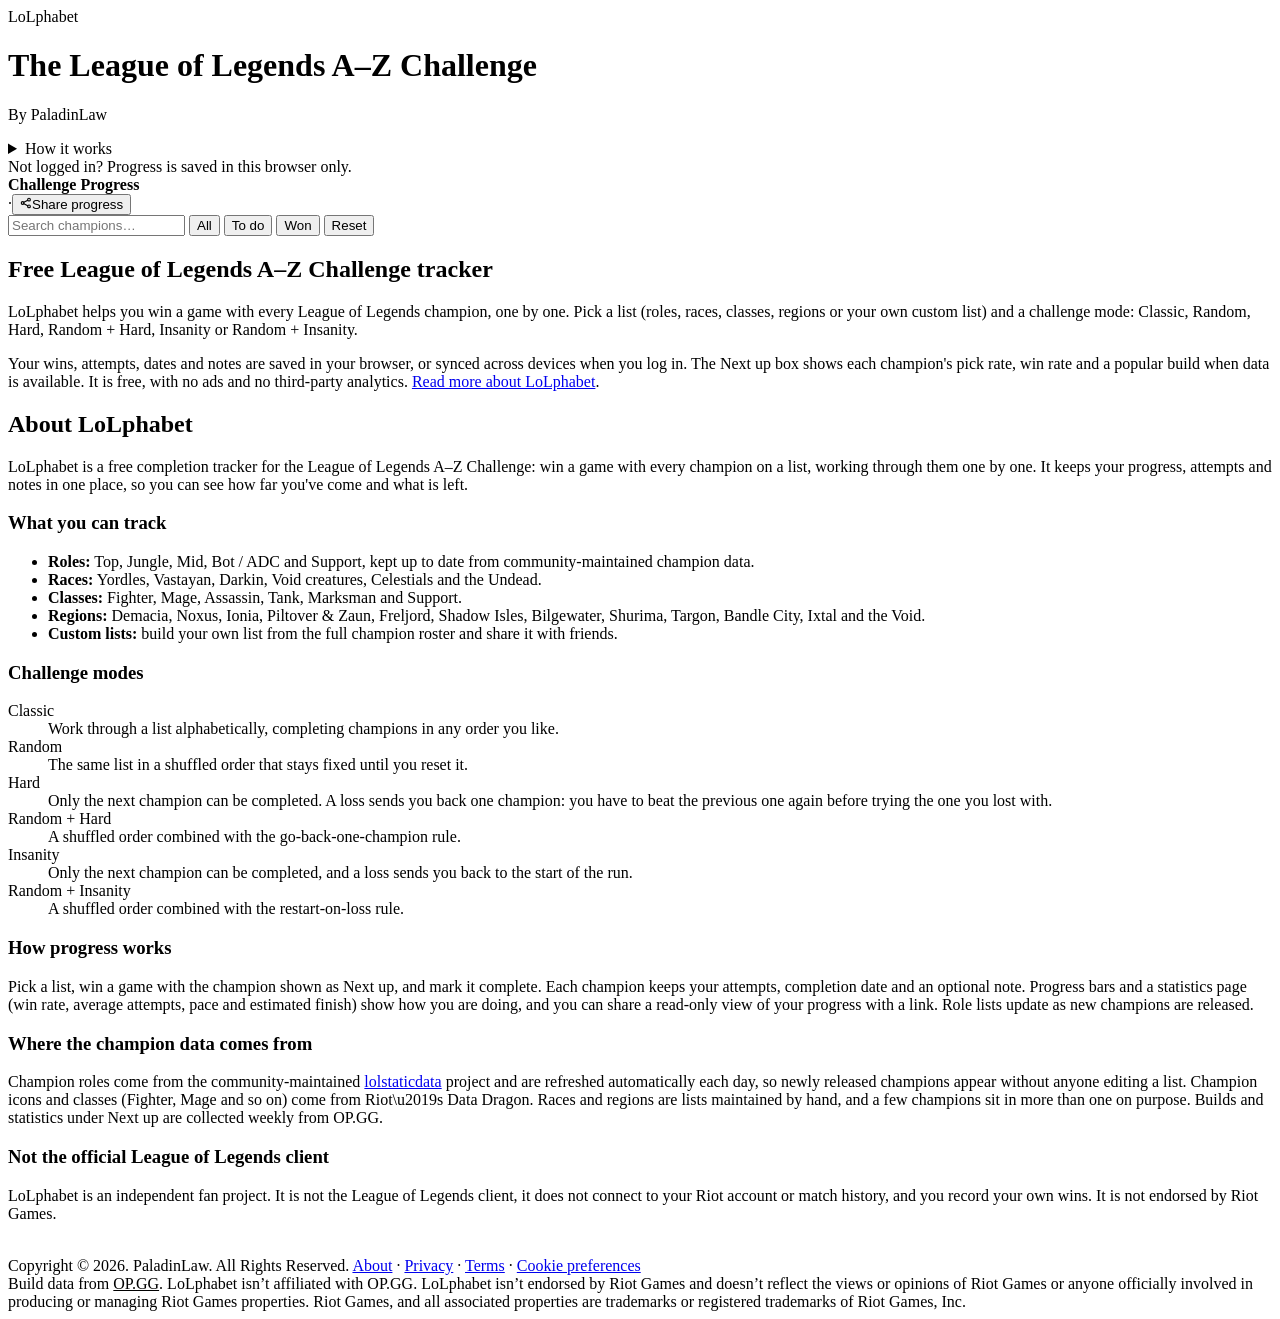
==== lol-az-tracker/app/index.html @ 71fce8ad "Adding Magic link, Password and Discord login methods for dev testing" ====
<!DOCTYPE html>
<html lang="en">
<head>
<meta charset="utf-8">
<meta name="viewport" content="width=device-width, initial-scale=1, viewport-fit=cover">
<title>LoLphabet | Free League of Legends A–Z Challenge Tracker</title>
<meta name="description" content="Free League of Legends A–Z Challenge tracker. Win a game with every champion by role, race, class or region, track progress, share it and see popular builds.">
<meta name="keywords" content="League of Legends A-Z Challenge, League of Legends champion tracker, LoL champion checklist, League of Legends completion tracker, LoL completionist challenge, League of Legends champion collection, LoL role tracker, League of Legends statistics tracker">
<meta name="author" content="PaladinLaw"><meta name="application-name" content="LoLphabet"><meta name="apple-mobile-web-app-title" content="LoLphabet">
<!--ROBOTS-->
<!--CANONICAL-->
<!--JSONLD-->
<meta property="og:type" content="website"><meta property="og:site_name" content="LoLphabet">
<meta property="og:title" content="LoLphabet | Free League of Legends A–Z Challenge Tracker">
<meta property="og:description" content="Free League of Legends A–Z Challenge tracker. Win a game with every champion by role, race, class or region, track progress, share it and see popular builds.">
<meta property="og:url" content="%SITE_URL%/"><meta property="og:image" content="%SITE_URL%/assets/og-image.png?v=2">
<meta property="og:image:width" content="1200"><meta property="og:image:height" content="630"><meta property="og:image:alt" content="LoLphabet, the League of Legends A–Z Challenge, by PaladinLaw">
<meta name="twitter:card" content="summary_large_image"><meta name="twitter:title" content="LoLphabet | Free League of Legends A–Z Challenge Tracker">
<meta name="twitter:description" content="Free League of Legends A–Z Challenge tracker. Win a game with every champion by role, race, class or region, track progress, share it and see popular builds."><meta name="twitter:image" content="%SITE_URL%/assets/og-image.png?v=2">
<meta name="theme-color" content="#f4f1ea" media="(prefers-color-scheme: light)"><meta name="theme-color" content="#0f1318" media="(prefers-color-scheme: dark)">
<link rel="apple-touch-icon" href="/assets/apple-touch-icon.png"><link rel="manifest" href="/manifest.webmanifest">
<link rel="icon" href="/favicon.ico" sizes="any"><link id="fav" rel="icon" type="image/png" sizes="96x96" href="/favicon-96.png">
<link rel="preconnect" href="https://ddragon.leagueoflegends.com"><link rel="preconnect" href="https://ddragon.leagueoflegends.com" crossorigin>
<link rel="stylesheet" href="/assets/css/base.css?v=%ASSET_V%">
<link rel="stylesheet" href="/assets/css/components.css?v=%ASSET_V%">
<link rel="stylesheet" href="/assets/css/nextup.css?v=%ASSET_V%">
<link rel="stylesheet" href="/assets/css/lists.css?v=%ASSET_V%">
<link rel="stylesheet" href="/assets/css/panels.css?v=%ASSET_V%">
<link rel="stylesheet" href="/assets/css/dropdown.css?v=%ASSET_V%">
<link rel="stylesheet" href="/assets/css/nav.css?v=%ASSET_V%">
<link rel="stylesheet" href="/assets/css/auth.css?v=%ASSET_V%">
<link rel="stylesheet" href="/assets/css/mobile.css?v=%ASSET_V%">
</head>
<body>
<main>
  <noscript><p>LoLphabet is a free League of Legends A–Z Challenge tracker. It needs JavaScript to show your champion lists. See the <a href="/about">About page</a> for what it does.</p></noscript>
  <div class="hd">
    <header class="brand" id="home" role="link" tabindex="0" title="Home">
      <div class="bn"><span>LoL</span>phabet</div>
      <h1 id="tl" class="tl">The League of Legends A–Z Challenge</h1>
      <p class="by">By PaladinLaw</p>
    </header>
    <div class="hr"><span class="vis" id="visits"></span><div class="auth" id="auth"></div></div>
  </div>
  <div class="note" id="snote" hidden></div>
  <details class="howto" id="howto">
    <summary>How it works</summary>
    <div class="body">Win a game with every champion, in order.<br>Click a champion or press Complete to mark a win.<br>Use + / − to log losses.<br>See our <a href="/about" id="aboutlink">about section</a> for more details</div>
  </details>
  <div id="opts" class="savenote">Not logged in? Progress is saved in this browser only.<span id="opt2" hidden><br><a href="#" id="loginlink">Log in</a> to sync your progress across devices</span></div>
  <nav class="nav" id="nav" aria-label="Choose a list and challenge mode">
    <div id="cats"></div>
    <div id="tabs"></div>
    <div id="modes"></div>
    <div id="navbtns"></div>
  </nav>

  <div id="roleView">
  <div class="next" id="next"></div>
  <div class="pcard">
    <div class="phead"><b>Challenge Progress</b><div class="pr"><span id="count"></span><span>·</span><span id="pct"></span><button id="shimg" class="nb-link" title="Copy a link to your progress"><svg aria-hidden="true" viewBox="0 0 16 16" width="12" height="12" fill="none" stroke="currentColor" stroke-width="1.5" stroke-linecap="round" stroke-linejoin="round"><circle cx="3.5" cy="8" r="1.8"/><circle cx="12" cy="3.5" r="1.8"/><circle cx="12" cy="12.5" r="1.8"/><path d="M5.2 7.1l5.1-2.7M5.2 8.9l5.1 2.7"/></svg><span class="shl">Share progress</span></button></div></div>
    <div class="bar"><i id="fill"></i></div>
  </div>

  <div class="tools">
    <input type="search" id="q" placeholder="Search champions…">
    <button data-f="all" class="on">All</button>
    <button data-f="todo">To do</button>
    <button data-f="win">Won</button>
    <button id="exp" hidden>Export</button>
    <button id="imp" hidden>Import</button>
    <button id="rst">Reset</button>
    <button id="editlist" hidden>Edit list</button>
    <button id="sharelist" hidden>Share list</button>
  </div>

  <div class="grid" id="grid"></div>
  <section id="intro" aria-labelledby="intro-h">
    <h2 id="intro-h">Free League of Legends A–Z Challenge tracker</h2>
    <p>LoLphabet helps you win a game with every League of Legends champion, one by one. Pick a list (roles, races, classes, regions or your own custom list) and a challenge mode: Classic, Random, Hard, Random + Hard, Insanity or Random + Insanity.</p>
    <p>Your wins, attempts, dates and notes are saved in your browser, or synced across devices when you log in. The Next up box shows each champion's pick rate, win rate and a popular build when data is available. It is free, with no ads and no third-party analytics. <a href="/about">Read more about LoLphabet</a>.</p>
  </section>
  </div>
  <div class="sp" id="stats" hidden></div>
  <div class="sp" id="settings" hidden></div>
  <div class="sp" id="builder" hidden></div>
  <section id="about" aria-labelledby="about-h">
    <h2 id="about-h">About LoLphabet</h2>
    <p>LoLphabet is a free completion tracker for the League of Legends A–Z Challenge: win a game with every champion on a list, working through them one by one. It keeps your progress, attempts and notes in one place, so you can see how far you've come and what is left.</p>
    <h3>What you can track</h3>
    <ul>
      <li><strong>Roles:</strong> Top, Jungle, Mid, Bot / ADC and Support, kept up to date from community-maintained champion data.</li>
      <li><strong>Races:</strong> Yordles, Vastayan, Darkin, Void creatures, Celestials and the Undead.</li>
      <li><strong>Classes:</strong> Fighter, Mage, Assassin, Tank, Marksman and Support.</li>
      <li><strong>Regions:</strong> Demacia, Noxus, Ionia, Piltover &amp; Zaun, Freljord, Shadow Isles, Bilgewater, Shurima, Targon, Bandle City, Ixtal and the Void.</li>
      <li><strong>Custom lists:</strong> build your own list from the full champion roster and share it with friends.</li>
    </ul>
    <h3>Challenge modes</h3>
    <dl>
      <dt>Classic</dt><dd>Work through a list alphabetically, completing champions in any order you like.</dd>
      <dt>Random</dt><dd>The same list in a shuffled order that stays fixed until you reset it.</dd>
      <dt>Hard</dt><dd>Only the next champion can be completed. A loss sends you back one champion: you have to beat the previous one again before trying the one you lost with.</dd>
      <dt>Random + Hard</dt><dd>A shuffled order combined with the go-back-one-champion rule.</dd>
      <dt>Insanity</dt><dd>Only the next champion can be completed, and a loss sends you back to the start of the run.</dd>
      <dt>Random + Insanity</dt><dd>A shuffled order combined with the restart-on-loss rule.</dd>
    </dl>
    <h3>How progress works</h3>
    <p>Pick a list, win a game with the champion shown as Next up, and mark it complete. Each champion keeps your attempts, completion date and an optional note. Progress bars and a statistics page (win rate, average attempts, pace and estimated finish) show how you are doing, and you can share a read-only view of your progress with a link. Role lists update as new champions are released.</p>
    <h3>Where the champion data comes from</h3>
    <p>Champion roles come from the community-maintained <a href="https://github.com/meraki-analytics/lolstaticdata" target="_blank" rel="noopener noreferrer">lolstaticdata</a> project and are refreshed automatically each day, so newly released champions appear without anyone editing a list. Champion icons and classes (Fighter, Mage and so on) come from Riot\u2019s Data Dragon. Races and regions are lists maintained by hand, and a few champions sit in more than one on purpose. Builds and statistics under Next up are collected weekly from OP.GG.</p>
    <h3>Not the official League of Legends client</h3>
    <p>LoLphabet is an independent fan project. It is not the League of Legends client, it does not connect to your Riot account or match history, and you record your own wins. It is not endorsed by Riot Games.</p>
  </section>
  <footer><span id="fnote"></span><br>Copyright © <span id="yr">2026</span>. PaladinLaw. All Rights Reserved. <a href="/about">About</a> · <a href="/privacy">Privacy</a> · <a href="/terms">Terms</a> · <a href="#" id="cookieprefs">Cookie preferences</a><br><span id="legal">Build data from <a href="https://op.gg" target="_blank" rel="noopener noreferrer" style="color:inherit">OP.GG</a>. LoLphabet isn’t affiliated with OP.GG. LoLphabet isn’t endorsed by Riot Games and doesn’t reflect the views or opinions of Riot Games or anyone officially involved in producing or managing Riot Games properties. Riot Games, and all associated properties are trademarks or registered trademarks of Riot Games, Inc.</span></footer>
</main>
<div id="cbar" hidden><span>No tracking or advertising cookies here. This site only stores what it needs to work on your device.</span><span class="cb"><button id="cdet">Details</button><button id="cok" class="pri">OK</button></span></div>
<div class="modal" id="dlg" hidden style="z-index:20"><div class="mc" id="dmc"><h2 id="dt"></h2><p id="dp"></p><img id="dimg" class="dimg" hidden alt=""><input class="fld" id="di" hidden style="width:100%;margin-bottom:14px"><div class="row" id="db" style="justify-content:flex-end;margin:0"></div></div></div>
<div class="modal" id="modal" hidden><div class="mc"><button class="x" id="mx">×</button><h2 id="mt"></h2><p id="mp"></p><div id="gbtn"></div><p class="err" id="me"></p></div></div>

<script defer src="/assets/js/data.js?v=%ASSET_V%"></script>
<script defer src="/assets/js/core.js?v=%ASSET_V%"></script>
<script defer src="/assets/js/dropdown.js?v=%ASSET_V%"></script>
<script defer src="/assets/js/progress.js?v=%ASSET_V%"></script>
<script defer src="/assets/js/share.js?v=%ASSET_V%"></script>
<script defer src="/assets/js/builder.js?v=%ASSET_V%"></script>
<script defer src="/assets/js/settings.js?v=%ASSET_V%"></script>
<script defer src="/assets/js/stats.js?v=%ASSET_V%"></script>
<script defer src="/assets/js/nextup.js?v=%ASSET_V%"></script>
<script defer src="/assets/js/render.js?v=%ASSET_V%"></script>
<script defer src="/assets/js/auth.js?v=%ASSET_V%"></script>
<script defer src="/assets/js/main.js?v=%ASSET_V%"></script>
</body>
</html>
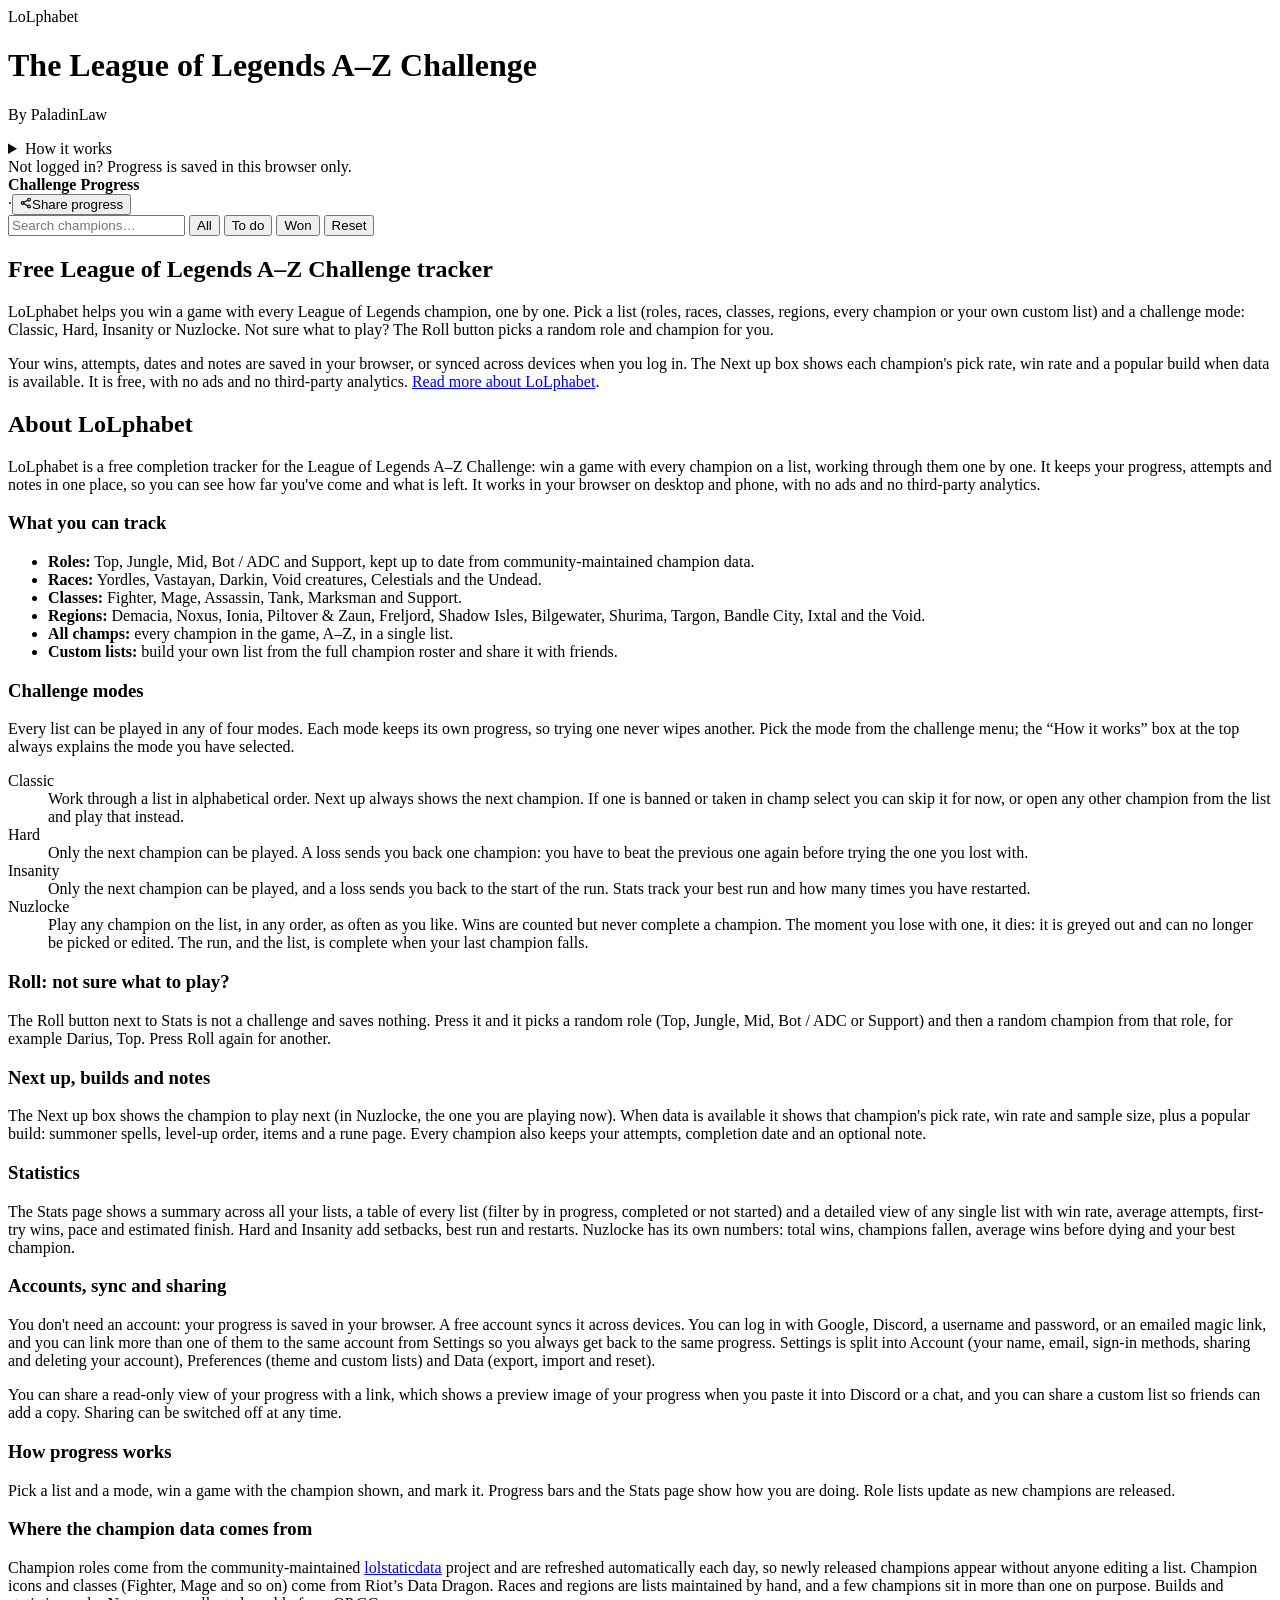
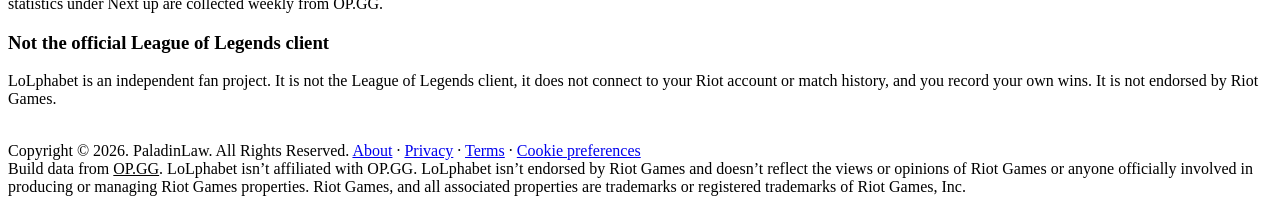
==== commit e9aa60df: "Removed random modes, Adding Nuzlocke mode, adding roll button and updating about page" ====
--- a/lol-az-tracker/app/index.html
+++ b/lol-az-tracker/app/index.html
@@ -29,6 +29,7 @@
 <link rel="stylesheet" href="/assets/css/dropdown.css?v=%ASSET_V%">
 <link rel="stylesheet" href="/assets/css/nav.css?v=%ASSET_V%">
 <link rel="stylesheet" href="/assets/css/auth.css?v=%ASSET_V%">
+<link rel="stylesheet" href="/assets/css/settings.css?v=%ASSET_V%">
 <link rel="stylesheet" href="/assets/css/mobile.css?v=%ASSET_V%">
 </head>
 <body>
@@ -45,7 +46,7 @@
   <div class="note" id="snote" hidden></div>
   <details class="howto" id="howto">
     <summary>How it works</summary>
-    <div class="body">Win a game with every champion, in order.<br>Click a champion or press Complete to mark a win.<br>Use + / − to log losses.<br>See our <a href="/about" id="aboutlink">about section</a> for more details</div>
+    <div class="body">Win a game with every champion on the list.<br>See our <a href="/about" id="aboutlink">about section</a> for more details</div>
   </details>
   <div id="opts" class="savenote">Not logged in? Progress is saved in this browser only.<span id="opt2" hidden><br><a href="#" id="loginlink">Log in</a> to sync your progress across devices</span></div>
   <nav class="nav" id="nav" aria-label="Choose a list and challenge mode">
@@ -77,7 +78,7 @@
   <div class="grid" id="grid"></div>
   <section id="intro" aria-labelledby="intro-h">
     <h2 id="intro-h">Free League of Legends A–Z Challenge tracker</h2>
-    <p>LoLphabet helps you win a game with every League of Legends champion, one by one. Pick a list (roles, races, classes, regions or your own custom list) and a challenge mode: Classic, Random, Hard, Random + Hard, Insanity or Random + Insanity.</p>
+    <p>LoLphabet helps you win a game with every League of Legends champion, one by one. Pick a list (roles, races, classes, regions, every champion or your own custom list) and a challenge mode: Classic, Hard, Insanity or Nuzlocke. Not sure what to play? The Roll button picks a random role and champion for you.</p>
     <p>Your wins, attempts, dates and notes are saved in your browser, or synced across devices when you log in. The Next up box shows each champion's pick rate, win rate and a popular build when data is available. It is free, with no ads and no third-party analytics. <a href="/about">Read more about LoLphabet</a>.</p>
   </section>
   </div>
@@ -86,28 +87,37 @@
   <div class="sp" id="builder" hidden></div>
   <section id="about" aria-labelledby="about-h">
     <h2 id="about-h">About LoLphabet</h2>
-    <p>LoLphabet is a free completion tracker for the League of Legends A–Z Challenge: win a game with every champion on a list, working through them one by one. It keeps your progress, attempts and notes in one place, so you can see how far you've come and what is left.</p>
+    <p>LoLphabet is a free completion tracker for the League of Legends A–Z Challenge: win a game with every champion on a list, working through them one by one. It keeps your progress, attempts and notes in one place, so you can see how far you've come and what is left. It works in your browser on desktop and phone, with no ads and no third-party analytics.</p>
     <h3>What you can track</h3>
     <ul>
       <li><strong>Roles:</strong> Top, Jungle, Mid, Bot / ADC and Support, kept up to date from community-maintained champion data.</li>
       <li><strong>Races:</strong> Yordles, Vastayan, Darkin, Void creatures, Celestials and the Undead.</li>
       <li><strong>Classes:</strong> Fighter, Mage, Assassin, Tank, Marksman and Support.</li>
       <li><strong>Regions:</strong> Demacia, Noxus, Ionia, Piltover &amp; Zaun, Freljord, Shadow Isles, Bilgewater, Shurima, Targon, Bandle City, Ixtal and the Void.</li>
+      <li><strong>All champs:</strong> every champion in the game, A–Z, in a single list.</li>
       <li><strong>Custom lists:</strong> build your own list from the full champion roster and share it with friends.</li>
     </ul>
     <h3>Challenge modes</h3>
+    <p>Every list can be played in any of four modes. Each mode keeps its own progress, so trying one never wipes another. Pick the mode from the challenge menu; the &ldquo;How it works&rdquo; box at the top always explains the mode you have selected.</p>
     <dl>
-      <dt>Classic</dt><dd>Work through a list alphabetically, completing champions in any order you like.</dd>
-      <dt>Random</dt><dd>The same list in a shuffled order that stays fixed until you reset it.</dd>
-      <dt>Hard</dt><dd>Only the next champion can be completed. A loss sends you back one champion: you have to beat the previous one again before trying the one you lost with.</dd>
-      <dt>Random + Hard</dt><dd>A shuffled order combined with the go-back-one-champion rule.</dd>
-      <dt>Insanity</dt><dd>Only the next champion can be completed, and a loss sends you back to the start of the run.</dd>
-      <dt>Random + Insanity</dt><dd>A shuffled order combined with the restart-on-loss rule.</dd>
+      <dt>Classic</dt><dd>Work through a list in alphabetical order. Next up always shows the next champion. If one is banned or taken in champ select you can skip it for now, or open any other champion from the list and play that instead.</dd>
+      <dt>Hard</dt><dd>Only the next champion can be played. A loss sends you back one champion: you have to beat the previous one again before trying the one you lost with.</dd>
+      <dt>Insanity</dt><dd>Only the next champion can be played, and a loss sends you back to the start of the run. Stats track your best run and how many times you have restarted.</dd>
+      <dt>Nuzlocke</dt><dd>Play any champion on the list, in any order, as often as you like. Wins are counted but never complete a champion. The moment you lose with one, it dies: it is greyed out and can no longer be picked or edited. The run, and the list, is complete when your last champion falls.</dd>
     </dl>
+    <h3>Roll: not sure what to play?</h3>
+    <p>The Roll button next to Stats is not a challenge and saves nothing. Press it and it picks a random role (Top, Jungle, Mid, Bot / ADC or Support) and then a random champion from that role, for example Darius, Top. Press Roll again for another.</p>
+    <h3>Next up, builds and notes</h3>
+    <p>The Next up box shows the champion to play next (in Nuzlocke, the one you are playing now). When data is available it shows that champion's pick rate, win rate and sample size, plus a popular build: summoner spells, level-up order, items and a rune page. Every champion also keeps your attempts, completion date and an optional note.</p>
+    <h3>Statistics</h3>
+    <p>The Stats page shows a summary across all your lists, a table of every list (filter by in progress, completed or not started) and a detailed view of any single list with win rate, average attempts, first-try wins, pace and estimated finish. Hard and Insanity add setbacks, best run and restarts. Nuzlocke has its own numbers: total wins, champions fallen, average wins before dying and your best champion.</p>
+    <h3>Accounts, sync and sharing</h3>
+    <p>You don't need an account: your progress is saved in your browser. A free account syncs it across devices. You can log in with Google, Discord, a username and password, or an emailed magic link, and you can link more than one of them to the same account from Settings so you always get back to the same progress. Settings is split into Account (your name, email, sign-in methods, sharing and deleting your account), Preferences (theme and custom lists) and Data (export, import and reset).</p>
+    <p>You can share a read-only view of your progress with a link, which shows a preview image of your progress when you paste it into Discord or a chat, and you can share a custom list so friends can add a copy. Sharing can be switched off at any time.</p>
     <h3>How progress works</h3>
-    <p>Pick a list, win a game with the champion shown as Next up, and mark it complete. Each champion keeps your attempts, completion date and an optional note. Progress bars and a statistics page (win rate, average attempts, pace and estimated finish) show how you are doing, and you can share a read-only view of your progress with a link. Role lists update as new champions are released.</p>
+    <p>Pick a list and a mode, win a game with the champion shown, and mark it. Progress bars and the Stats page show how you are doing. Role lists update as new champions are released.</p>
     <h3>Where the champion data comes from</h3>
-    <p>Champion roles come from the community-maintained <a href="https://github.com/meraki-analytics/lolstaticdata" target="_blank" rel="noopener noreferrer">lolstaticdata</a> project and are refreshed automatically each day, so newly released champions appear without anyone editing a list. Champion icons and classes (Fighter, Mage and so on) come from Riot\u2019s Data Dragon. Races and regions are lists maintained by hand, and a few champions sit in more than one on purpose. Builds and statistics under Next up are collected weekly from OP.GG.</p>
+    <p>Champion roles come from the community-maintained <a href="https://github.com/meraki-analytics/lolstaticdata" target="_blank" rel="noopener noreferrer">lolstaticdata</a> project and are refreshed automatically each day, so newly released champions appear without anyone editing a list. Champion icons and classes (Fighter, Mage and so on) come from Riot’s Data Dragon. Races and regions are lists maintained by hand, and a few champions sit in more than one on purpose. Builds and statistics under Next up are collected weekly from OP.GG.</p>
     <h3>Not the official League of Legends client</h3>
     <p>LoLphabet is an independent fan project. It is not the League of Legends client, it does not connect to your Riot account or match history, and you record your own wins. It is not endorsed by Riot Games.</p>
   </section>
@@ -117,6 +127,7 @@
 <div class="modal" id="dlg" hidden style="z-index:20"><div class="mc" id="dmc"><h2 id="dt"></h2><p id="dp"></p><img id="dimg" class="dimg" hidden alt=""><input class="fld" id="di" hidden style="width:100%;margin-bottom:14px"><div class="row" id="db" style="justify-content:flex-end;margin:0"></div></div></div>
 <div class="modal" id="modal" hidden><div class="mc"><button class="x" id="mx">×</button><h2 id="mt"></h2><p id="mp"></p><div id="gbtn"></div><p class="err" id="me"></p></div></div>
 
+<div class="modal" id="rollm" hidden style="z-index:20" role="dialog" aria-modal="true" aria-labelledby="rollh"><div class="mc rollc"><button class="x" id="rollx" aria-label="Close">×</button><h2 id="rollh">Roll the dice</h2><p>Not working on a challenge? Here's a random role and champion.</p><div class="rollres" id="rollres" aria-live="polite"></div><div class="row" style="justify-content:flex-end;margin:0"><button id="rollclose">Close</button><button class="pri" id="rollagain">Roll again</button></div></div></div>
 <script defer src="/assets/js/data.js?v=%ASSET_V%"></script>
 <script defer src="/assets/js/core.js?v=%ASSET_V%"></script>
 <script defer src="/assets/js/dropdown.js?v=%ASSET_V%"></script>
@@ -126,6 +137,8 @@
 <script defer src="/assets/js/settings.js?v=%ASSET_V%"></script>
 <script defer src="/assets/js/stats.js?v=%ASSET_V%"></script>
 <script defer src="/assets/js/nextup.js?v=%ASSET_V%"></script>
+<script defer src="/assets/js/howto.js?v=%ASSET_V%"></script>
+<script defer src="/assets/js/roll.js?v=%ASSET_V%"></script>
 <script defer src="/assets/js/render.js?v=%ASSET_V%"></script>
 <script defer src="/assets/js/auth.js?v=%ASSET_V%"></script>
 <script defer src="/assets/js/main.js?v=%ASSET_V%"></script>
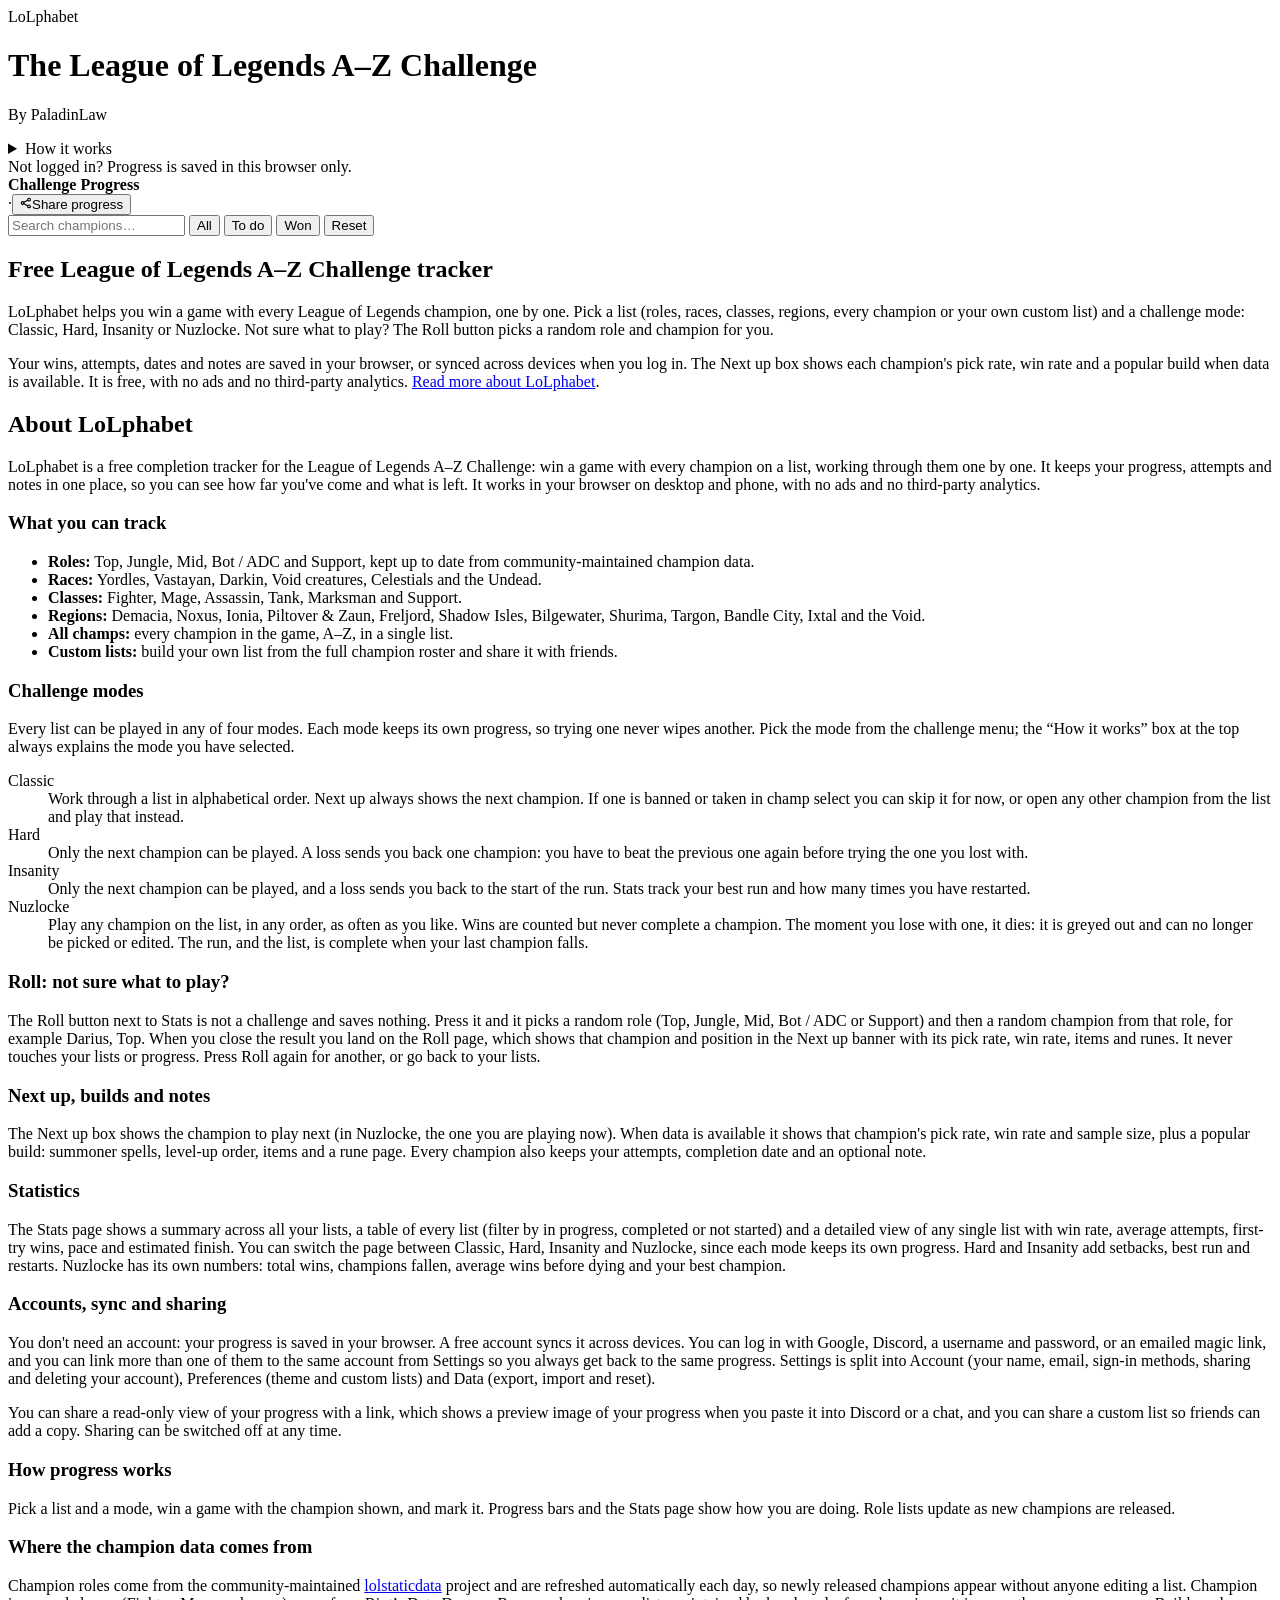
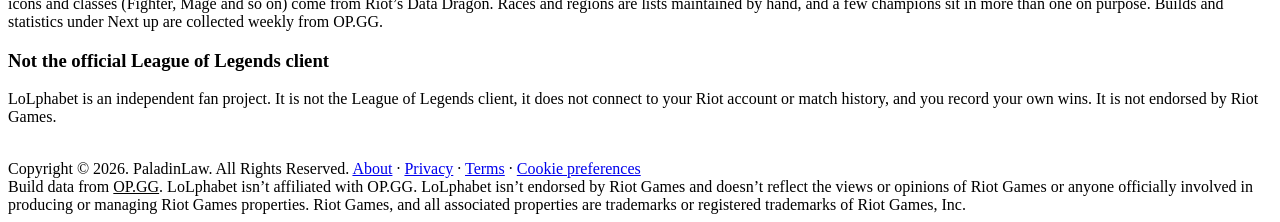
==== commit d93f4b55: "Fix button wrapping, Add stats toggle for classic hard insanity and nuzlocke, remove roll button fro" ====
--- a/lol-az-tracker/app/index.html
+++ b/lol-az-tracker/app/index.html
@@ -106,11 +106,11 @@
       <dt>Nuzlocke</dt><dd>Play any champion on the list, in any order, as often as you like. Wins are counted but never complete a champion. The moment you lose with one, it dies: it is greyed out and can no longer be picked or edited. The run, and the list, is complete when your last champion falls.</dd>
     </dl>
     <h3>Roll: not sure what to play?</h3>
-    <p>The Roll button next to Stats is not a challenge and saves nothing. Press it and it picks a random role (Top, Jungle, Mid, Bot / ADC or Support) and then a random champion from that role, for example Darius, Top. Press Roll again for another.</p>
+    <p>The Roll button next to Stats is not a challenge and saves nothing. Press it and it picks a random role (Top, Jungle, Mid, Bot / ADC or Support) and then a random champion from that role, for example Darius, Top. When you close the result you land on the Roll page, which shows that champion and position in the Next up banner with its pick rate, win rate, items and runes. It never touches your lists or progress. Press Roll again for another, or go back to your lists.</p>
     <h3>Next up, builds and notes</h3>
     <p>The Next up box shows the champion to play next (in Nuzlocke, the one you are playing now). When data is available it shows that champion's pick rate, win rate and sample size, plus a popular build: summoner spells, level-up order, items and a rune page. Every champion also keeps your attempts, completion date and an optional note.</p>
     <h3>Statistics</h3>
-    <p>The Stats page shows a summary across all your lists, a table of every list (filter by in progress, completed or not started) and a detailed view of any single list with win rate, average attempts, first-try wins, pace and estimated finish. Hard and Insanity add setbacks, best run and restarts. Nuzlocke has its own numbers: total wins, champions fallen, average wins before dying and your best champion.</p>
+    <p>The Stats page shows a summary across all your lists, a table of every list (filter by in progress, completed or not started) and a detailed view of any single list with win rate, average attempts, first-try wins, pace and estimated finish. You can switch the page between Classic, Hard, Insanity and Nuzlocke, since each mode keeps its own progress. Hard and Insanity add setbacks, best run and restarts. Nuzlocke has its own numbers: total wins, champions fallen, average wins before dying and your best champion.</p>
     <h3>Accounts, sync and sharing</h3>
     <p>You don't need an account: your progress is saved in your browser. A free account syncs it across devices. You can log in with Google, Discord, a username and password, or an emailed magic link, and you can link more than one of them to the same account from Settings so you always get back to the same progress. Settings is split into Account (your name, email, sign-in methods, sharing and deleting your account), Preferences (theme and custom lists) and Data (export, import and reset).</p>
     <p>You can share a read-only view of your progress with a link, which shows a preview image of your progress when you paste it into Discord or a chat, and you can share a custom list so friends can add a copy. Sharing can be switched off at any time.</p>
@@ -127,7 +127,7 @@
 <div class="modal" id="dlg" hidden style="z-index:20"><div class="mc" id="dmc"><h2 id="dt"></h2><p id="dp"></p><img id="dimg" class="dimg" hidden alt=""><input class="fld" id="di" hidden style="width:100%;margin-bottom:14px"><div class="row" id="db" style="justify-content:flex-end;margin:0"></div></div></div>
 <div class="modal" id="modal" hidden><div class="mc"><button class="x" id="mx">×</button><h2 id="mt"></h2><p id="mp"></p><div id="gbtn"></div><p class="err" id="me"></p></div></div>
 
-<div class="modal" id="rollm" hidden style="z-index:20" role="dialog" aria-modal="true" aria-labelledby="rollh"><div class="mc rollc"><button class="x" id="rollx" aria-label="Close">×</button><h2 id="rollh">Roll the dice</h2><p>Not working on a challenge? Here's a random role and champion.</p><div class="rollres" id="rollres" aria-live="polite"></div><div class="row" style="justify-content:flex-end;margin:0"><button id="rollclose">Close</button><button class="pri" id="rollagain">Roll again</button></div></div></div>
+<div class="modal" id="rollm" hidden style="z-index:20" role="dialog" aria-modal="true" aria-labelledby="rollh"><div class="mc rollc"><button class="x" id="rollx" aria-label="Close">×</button><h2 id="rollh">Roll the dice</h2><p>Not working on a challenge? Here's a random role and champion.</p><div class="rollres" id="rollres" aria-live="polite"></div><div class="row" style="justify-content:flex-end;margin:0"><button id="rollclose" class="pri">View build</button><button id="rollagain">Roll again</button></div></div></div>
 <script defer src="/assets/js/data.js?v=%ASSET_V%"></script>
 <script defer src="/assets/js/core.js?v=%ASSET_V%"></script>
 <script defer src="/assets/js/dropdown.js?v=%ASSET_V%"></script>
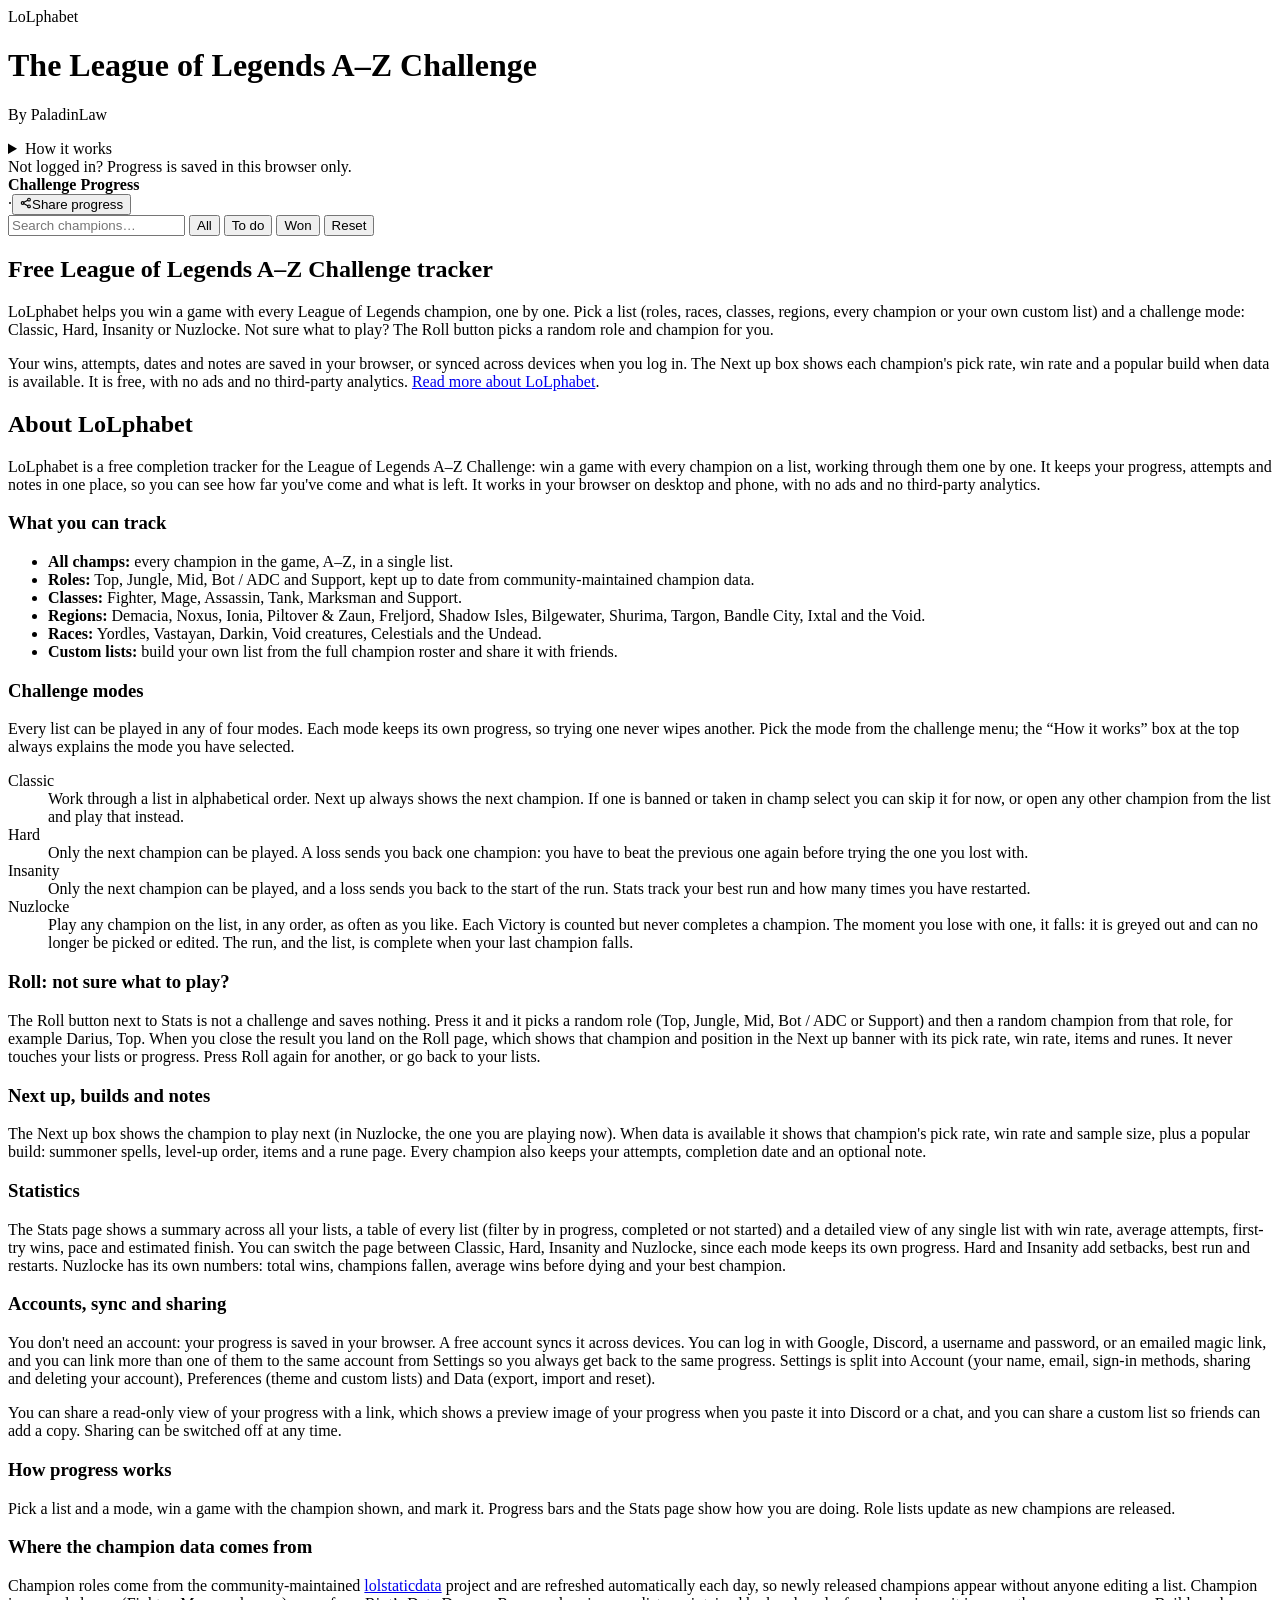
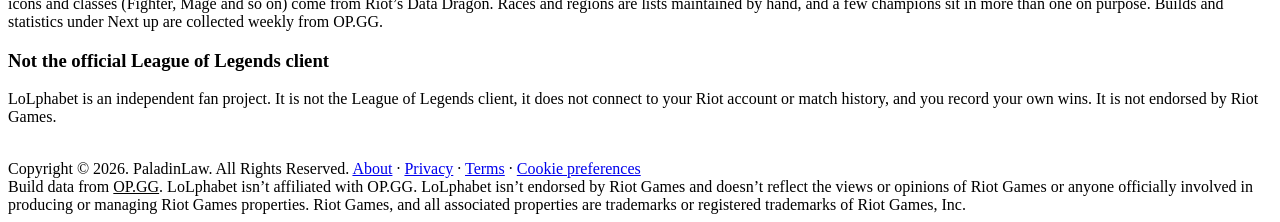
==== commit 0253dcb3: "Nuzlocke button changes and reordering roles etc in about" ====
--- a/lol-az-tracker/app/index.html
+++ b/lol-az-tracker/app/index.html
@@ -90,11 +90,11 @@
     <p>LoLphabet is a free completion tracker for the League of Legends A–Z Challenge: win a game with every champion on a list, working through them one by one. It keeps your progress, attempts and notes in one place, so you can see how far you've come and what is left. It works in your browser on desktop and phone, with no ads and no third-party analytics.</p>
     <h3>What you can track</h3>
     <ul>
+      <li><strong>All champs:</strong> every champion in the game, A–Z, in a single list.</li>
       <li><strong>Roles:</strong> Top, Jungle, Mid, Bot / ADC and Support, kept up to date from community-maintained champion data.</li>
-      <li><strong>Races:</strong> Yordles, Vastayan, Darkin, Void creatures, Celestials and the Undead.</li>
       <li><strong>Classes:</strong> Fighter, Mage, Assassin, Tank, Marksman and Support.</li>
       <li><strong>Regions:</strong> Demacia, Noxus, Ionia, Piltover &amp; Zaun, Freljord, Shadow Isles, Bilgewater, Shurima, Targon, Bandle City, Ixtal and the Void.</li>
-      <li><strong>All champs:</strong> every champion in the game, A–Z, in a single list.</li>
+      <li><strong>Races:</strong> Yordles, Vastayan, Darkin, Void creatures, Celestials and the Undead.</li>
       <li><strong>Custom lists:</strong> build your own list from the full champion roster and share it with friends.</li>
     </ul>
     <h3>Challenge modes</h3>
@@ -103,7 +103,7 @@
       <dt>Classic</dt><dd>Work through a list in alphabetical order. Next up always shows the next champion. If one is banned or taken in champ select you can skip it for now, or open any other champion from the list and play that instead.</dd>
       <dt>Hard</dt><dd>Only the next champion can be played. A loss sends you back one champion: you have to beat the previous one again before trying the one you lost with.</dd>
       <dt>Insanity</dt><dd>Only the next champion can be played, and a loss sends you back to the start of the run. Stats track your best run and how many times you have restarted.</dd>
-      <dt>Nuzlocke</dt><dd>Play any champion on the list, in any order, as often as you like. Wins are counted but never complete a champion. The moment you lose with one, it dies: it is greyed out and can no longer be picked or edited. The run, and the list, is complete when your last champion falls.</dd>
+      <dt>Nuzlocke</dt><dd>Play any champion on the list, in any order, as often as you like. Each Victory is counted but never completes a champion. The moment you lose with one, it falls: it is greyed out and can no longer be picked or edited. The run, and the list, is complete when your last champion falls.</dd>
     </dl>
     <h3>Roll: not sure what to play?</h3>
     <p>The Roll button next to Stats is not a challenge and saves nothing. Press it and it picks a random role (Top, Jungle, Mid, Bot / ADC or Support) and then a random champion from that role, for example Darius, Top. When you close the result you land on the Roll page, which shows that champion and position in the Next up banner with its pick rate, win rate, items and runes. It never touches your lists or progress. Press Roll again for another, or go back to your lists.</p>
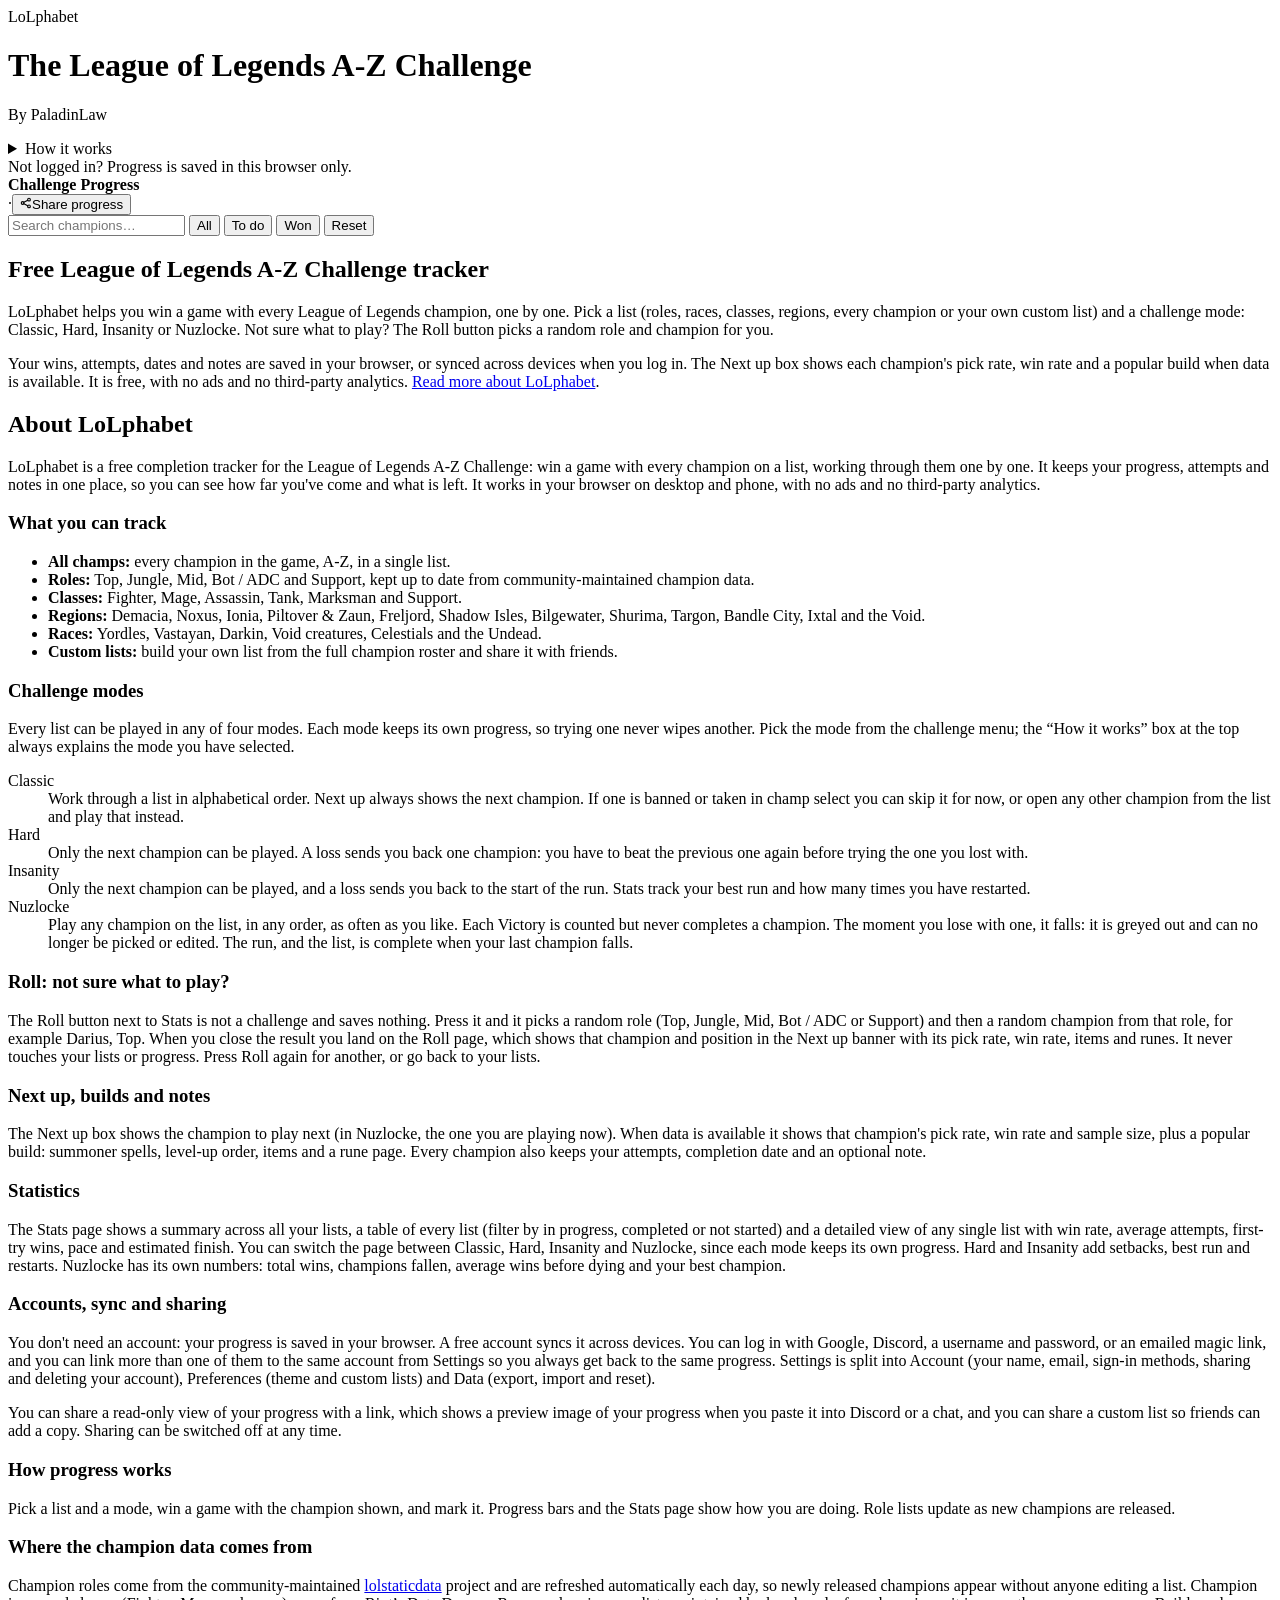
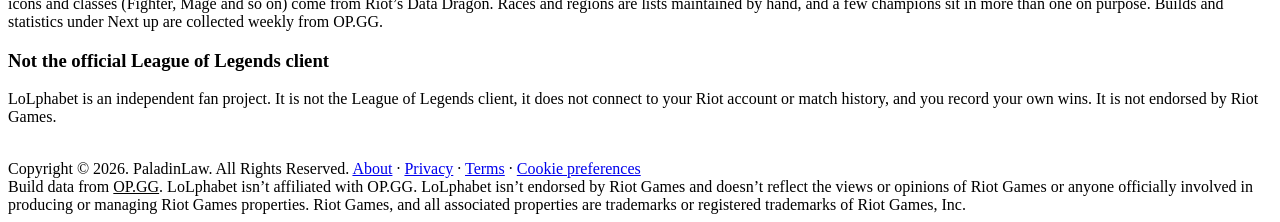
==== commit 2510b13c: "Replacing En dashes with regular dashes, and fixing rune page collision" ====
--- a/lol-az-tracker/app/index.html
+++ b/lol-az-tracker/app/index.html
@@ -3,20 +3,20 @@
 <head>
 <meta charset="utf-8">
 <meta name="viewport" content="width=device-width, initial-scale=1, viewport-fit=cover">
-<title>LoLphabet | Free League of Legends A–Z Challenge Tracker</title>
-<meta name="description" content="Free League of Legends A–Z Challenge tracker. Win a game with every champion by role, race, class or region, track progress, share it and see popular builds.">
+<title>LoLphabet | Free League of Legends A-Z Challenge Tracker</title>
+<meta name="description" content="Free League of Legends A-Z Challenge tracker. Win a game with every champion by role, race, class or region, track progress, share it and see popular builds.">
 <meta name="keywords" content="League of Legends A-Z Challenge, League of Legends champion tracker, LoL champion checklist, League of Legends completion tracker, LoL completionist challenge, League of Legends champion collection, LoL role tracker, League of Legends statistics tracker">
 <meta name="author" content="PaladinLaw"><meta name="application-name" content="LoLphabet"><meta name="apple-mobile-web-app-title" content="LoLphabet">
 <!--ROBOTS-->
 <!--CANONICAL-->
 <!--JSONLD-->
 <meta property="og:type" content="website"><meta property="og:site_name" content="LoLphabet">
-<meta property="og:title" content="LoLphabet | Free League of Legends A–Z Challenge Tracker">
-<meta property="og:description" content="Free League of Legends A–Z Challenge tracker. Win a game with every champion by role, race, class or region, track progress, share it and see popular builds.">
+<meta property="og:title" content="LoLphabet | Free League of Legends A-Z Challenge Tracker">
+<meta property="og:description" content="Free League of Legends A-Z Challenge tracker. Win a game with every champion by role, race, class or region, track progress, share it and see popular builds.">
 <meta property="og:url" content="%SITE_URL%/"><meta property="og:image" content="%SITE_URL%/assets/og-image.png?v=2">
-<meta property="og:image:width" content="1200"><meta property="og:image:height" content="630"><meta property="og:image:alt" content="LoLphabet, the League of Legends A–Z Challenge, by PaladinLaw">
-<meta name="twitter:card" content="summary_large_image"><meta name="twitter:title" content="LoLphabet | Free League of Legends A–Z Challenge Tracker">
-<meta name="twitter:description" content="Free League of Legends A–Z Challenge tracker. Win a game with every champion by role, race, class or region, track progress, share it and see popular builds."><meta name="twitter:image" content="%SITE_URL%/assets/og-image.png?v=2">
+<meta property="og:image:width" content="1200"><meta property="og:image:height" content="630"><meta property="og:image:alt" content="LoLphabet, the League of Legends A-Z Challenge, by PaladinLaw">
+<meta name="twitter:card" content="summary_large_image"><meta name="twitter:title" content="LoLphabet | Free League of Legends A-Z Challenge Tracker">
+<meta name="twitter:description" content="Free League of Legends A-Z Challenge tracker. Win a game with every champion by role, race, class or region, track progress, share it and see popular builds."><meta name="twitter:image" content="%SITE_URL%/assets/og-image.png?v=2">
 <meta name="theme-color" content="#f4f1ea" media="(prefers-color-scheme: light)"><meta name="theme-color" content="#0f1318" media="(prefers-color-scheme: dark)">
 <link rel="apple-touch-icon" href="/assets/apple-touch-icon.png"><link rel="manifest" href="/manifest.webmanifest">
 <link rel="icon" href="/favicon.ico" sizes="any"><link id="fav" rel="icon" type="image/png" sizes="96x96" href="/favicon-96.png">
@@ -34,11 +34,11 @@
 </head>
 <body>
 <main>
-  <noscript><p>LoLphabet is a free League of Legends A–Z Challenge tracker. It needs JavaScript to show your champion lists. See the <a href="/about">About page</a> for what it does.</p></noscript>
+  <noscript><p>LoLphabet is a free League of Legends A-Z Challenge tracker. It needs JavaScript to show your champion lists. See the <a href="/about">About page</a> for what it does.</p></noscript>
   <div class="hd">
     <header class="brand" id="home" role="link" tabindex="0" title="Home">
       <div class="bn"><span>LoL</span>phabet</div>
-      <h1 id="tl" class="tl">The League of Legends A–Z Challenge</h1>
+      <h1 id="tl" class="tl">The League of Legends A-Z Challenge</h1>
       <p class="by">By PaladinLaw</p>
     </header>
     <div class="hr"><span class="vis" id="visits"></span><div class="auth" id="auth"></div></div>
@@ -77,7 +77,7 @@
 
   <div class="grid" id="grid"></div>
   <section id="intro" aria-labelledby="intro-h">
-    <h2 id="intro-h">Free League of Legends A–Z Challenge tracker</h2>
+    <h2 id="intro-h">Free League of Legends A-Z Challenge tracker</h2>
     <p>LoLphabet helps you win a game with every League of Legends champion, one by one. Pick a list (roles, races, classes, regions, every champion or your own custom list) and a challenge mode: Classic, Hard, Insanity or Nuzlocke. Not sure what to play? The Roll button picks a random role and champion for you.</p>
     <p>Your wins, attempts, dates and notes are saved in your browser, or synced across devices when you log in. The Next up box shows each champion's pick rate, win rate and a popular build when data is available. It is free, with no ads and no third-party analytics. <a href="/about">Read more about LoLphabet</a>.</p>
   </section>
@@ -87,10 +87,10 @@
   <div class="sp" id="builder" hidden></div>
   <section id="about" aria-labelledby="about-h">
     <h2 id="about-h">About LoLphabet</h2>
-    <p>LoLphabet is a free completion tracker for the League of Legends A–Z Challenge: win a game with every champion on a list, working through them one by one. It keeps your progress, attempts and notes in one place, so you can see how far you've come and what is left. It works in your browser on desktop and phone, with no ads and no third-party analytics.</p>
+    <p>LoLphabet is a free completion tracker for the League of Legends A-Z Challenge: win a game with every champion on a list, working through them one by one. It keeps your progress, attempts and notes in one place, so you can see how far you've come and what is left. It works in your browser on desktop and phone, with no ads and no third-party analytics.</p>
     <h3>What you can track</h3>
     <ul>
-      <li><strong>All champs:</strong> every champion in the game, A–Z, in a single list.</li>
+      <li><strong>All champs:</strong> every champion in the game, A-Z, in a single list.</li>
       <li><strong>Roles:</strong> Top, Jungle, Mid, Bot / ADC and Support, kept up to date from community-maintained champion data.</li>
       <li><strong>Classes:</strong> Fighter, Mage, Assassin, Tank, Marksman and Support.</li>
       <li><strong>Regions:</strong> Demacia, Noxus, Ionia, Piltover &amp; Zaun, Freljord, Shadow Isles, Bilgewater, Shurima, Targon, Bandle City, Ixtal and the Void.</li>
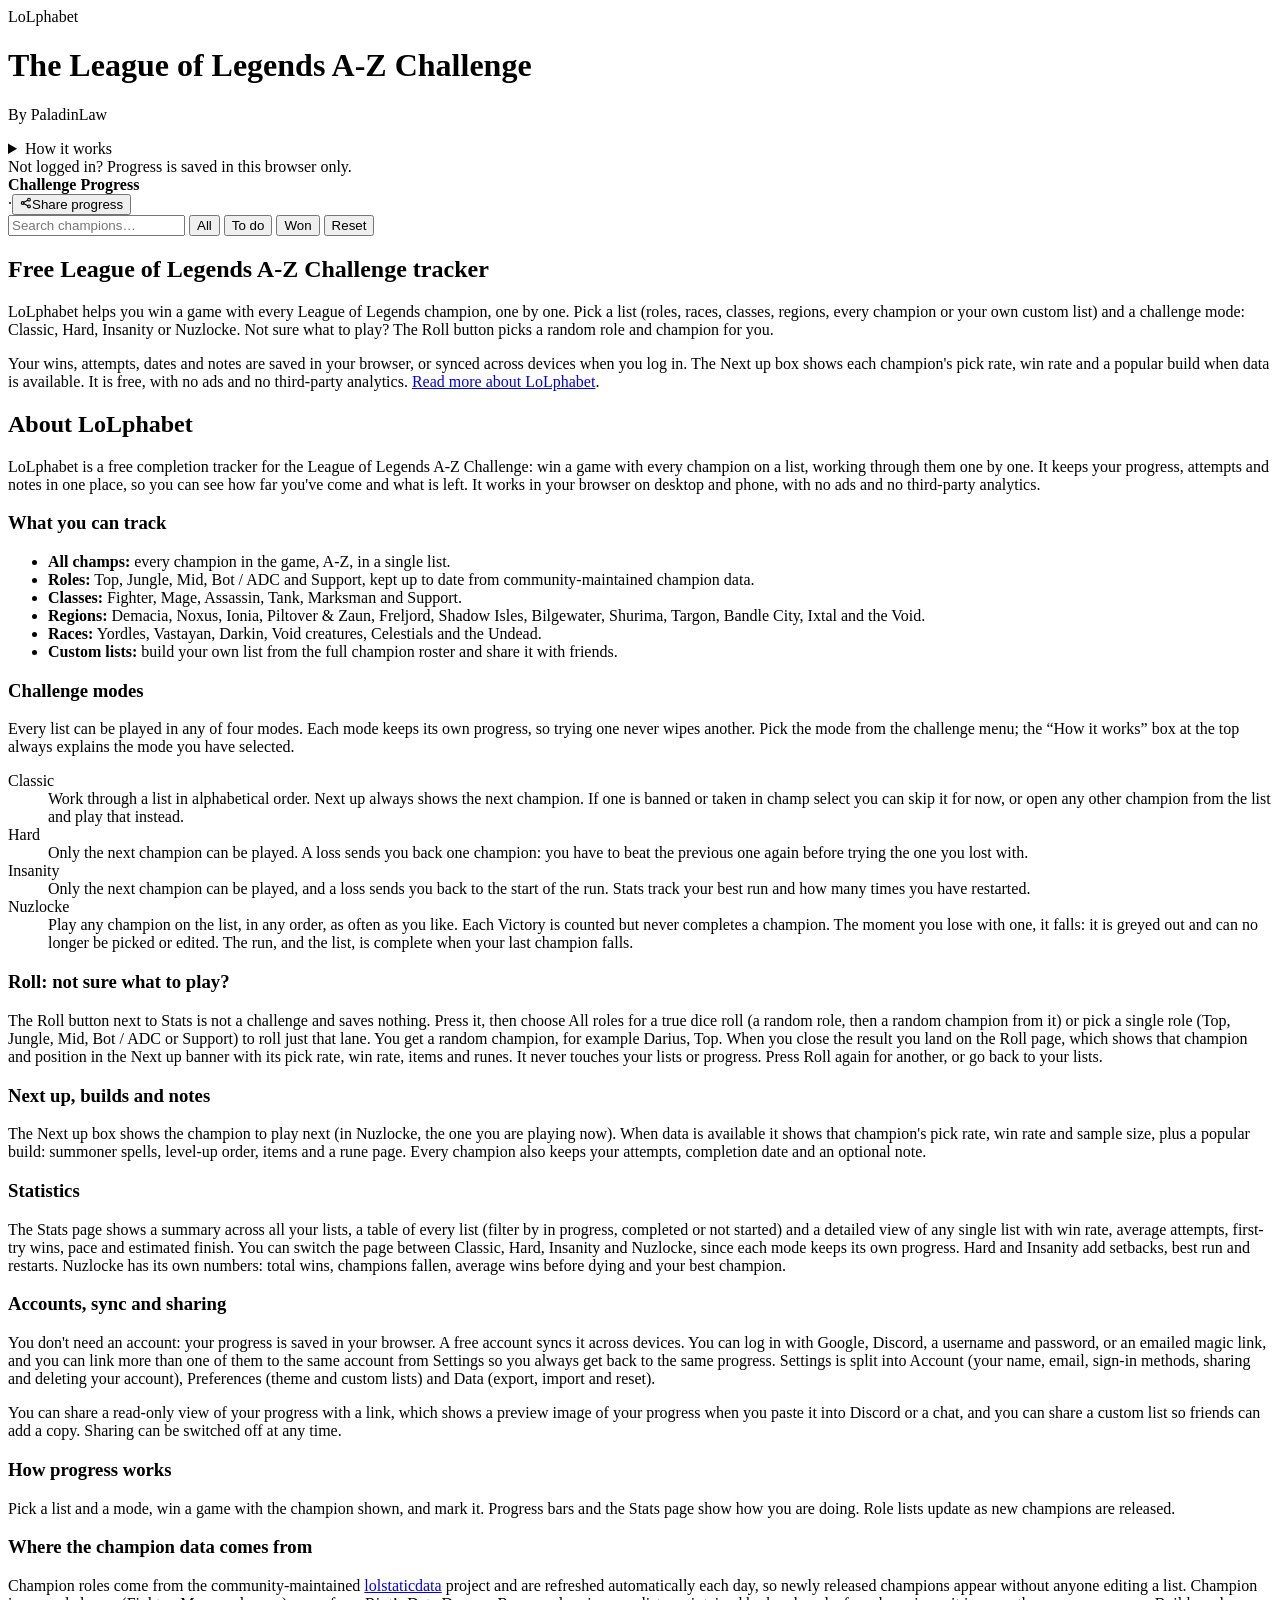
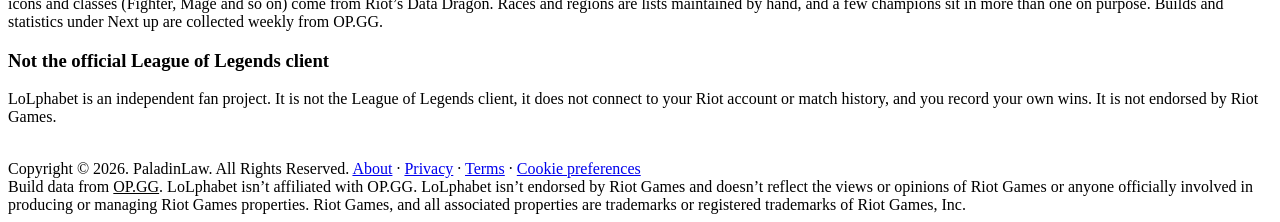
==== commit 6fc01644: "Remember list filter; add role picker to Dice Roll - Persist the All / To do / Won filter in localSt" ====
--- a/lol-az-tracker/app/index.html
+++ b/lol-az-tracker/app/index.html
@@ -20,7 +20,7 @@
 <meta name="theme-color" content="#f4f1ea" media="(prefers-color-scheme: light)"><meta name="theme-color" content="#0f1318" media="(prefers-color-scheme: dark)">
 <link rel="apple-touch-icon" href="/assets/apple-touch-icon.png"><link rel="manifest" href="/manifest.webmanifest">
 <link rel="icon" href="/favicon.ico" sizes="any"><link id="fav" rel="icon" type="image/png" sizes="96x96" href="/favicon-96.png">
-<link rel="preconnect" href="https://ddragon.leagueoflegends.com"><link rel="preconnect" href="https://ddragon.leagueoflegends.com" crossorigin>
+<script>/* start the Riot data request now (before the scripts load) when the browser has no fresh copy */try{var _d=JSON.parse(localStorage.getItem("lol-az-dd")),_r=JSON.parse(localStorage.getItem("lol-az-runes"));if(!(_d&&_d.tags&&_d.t&&Date.now()-_d.t<864e5&&_r&&_r.trees&&_r.t&&Date.now()-_r.t<864e5))throw 0}catch(e){window.__riot=fetch("/api/riot").then(function(r){return r.ok?r.json():null},function(){return null})}</script>
 <link rel="stylesheet" href="/assets/css/base.css?v=%ASSET_V%">
 <link rel="stylesheet" href="/assets/css/components.css?v=%ASSET_V%">
 <link rel="stylesheet" href="/assets/css/nextup.css?v=%ASSET_V%">
@@ -106,7 +106,7 @@
       <dt>Nuzlocke</dt><dd>Play any champion on the list, in any order, as often as you like. Each Victory is counted but never completes a champion. The moment you lose with one, it falls: it is greyed out and can no longer be picked or edited. The run, and the list, is complete when your last champion falls.</dd>
     </dl>
     <h3>Roll: not sure what to play?</h3>
-    <p>The Roll button next to Stats is not a challenge and saves nothing. Press it and it picks a random role (Top, Jungle, Mid, Bot / ADC or Support) and then a random champion from that role, for example Darius, Top. When you close the result you land on the Roll page, which shows that champion and position in the Next up banner with its pick rate, win rate, items and runes. It never touches your lists or progress. Press Roll again for another, or go back to your lists.</p>
+    <p>The Roll button next to Stats is not a challenge and saves nothing. Press it, then choose All roles for a true dice roll (a random role, then a random champion from it) or pick a single role (Top, Jungle, Mid, Bot / ADC or Support) to roll just that lane. You get a random champion, for example Darius, Top. When you close the result you land on the Roll page, which shows that champion and position in the Next up banner with its pick rate, win rate, items and runes. It never touches your lists or progress. Press Roll again for another, or go back to your lists.</p>
     <h3>Next up, builds and notes</h3>
     <p>The Next up box shows the champion to play next (in Nuzlocke, the one you are playing now). When data is available it shows that champion's pick rate, win rate and sample size, plus a popular build: summoner spells, level-up order, items and a rune page. Every champion also keeps your attempts, completion date and an optional note.</p>
     <h3>Statistics</h3>
@@ -127,7 +127,7 @@
 <div class="modal" id="dlg" hidden style="z-index:20"><div class="mc" id="dmc"><h2 id="dt"></h2><p id="dp"></p><img id="dimg" class="dimg" hidden alt=""><input class="fld" id="di" hidden style="width:100%;margin-bottom:14px"><div class="row" id="db" style="justify-content:flex-end;margin:0"></div></div></div>
 <div class="modal" id="modal" hidden><div class="mc"><button class="x" id="mx">×</button><h2 id="mt"></h2><p id="mp"></p><div id="gbtn"></div><p class="err" id="me"></p></div></div>
 
-<div class="modal" id="rollm" hidden style="z-index:20" role="dialog" aria-modal="true" aria-labelledby="rollh"><div class="mc rollc"><button class="x" id="rollx" aria-label="Close">×</button><h2 id="rollh">Roll the dice</h2><p>Not working on a challenge? Here's a random role and champion.</p><div class="rollres" id="rollres" aria-live="polite"></div><div class="row" style="justify-content:flex-end;margin:0"><button id="rollclose" class="pri">View build</button><button id="rollagain">Roll again</button></div></div></div>
+<div class="modal" id="rollm" hidden style="z-index:20" role="dialog" aria-modal="true" aria-labelledby="rollh"><div class="mc rollc"><button class="x" id="rollx" aria-label="Close">×</button><h2 id="rollh">Roll the dice</h2><p>Not working on a challenge? Here's a random role and champion.</p><div class="rollsel" id="rollsel" role="group" aria-label="Choose a role to roll"><button type="button" data-rs="all" class="on" aria-pressed="true">All roles</button><button type="button" data-rs="Top" aria-pressed="false">Top</button><button type="button" data-rs="Jungle" aria-pressed="false">Jungle</button><button type="button" data-rs="Mid" aria-pressed="false">Mid</button><button type="button" data-rs="Bot / ADC" aria-pressed="false">Bot / ADC</button><button type="button" data-rs="Support" aria-pressed="false">Support</button></div><div class="rollres" id="rollres" aria-live="polite"></div><div class="row" id="rollact" style="justify-content:flex-end;margin:0" hidden><button id="rollclose" class="pri">View build</button><button id="rollagain">Roll again</button></div></div></div>
 <script defer src="/assets/js/data.js?v=%ASSET_V%"></script>
 <script defer src="/assets/js/core.js?v=%ASSET_V%"></script>
 <script defer src="/assets/js/dropdown.js?v=%ASSET_V%"></script>
